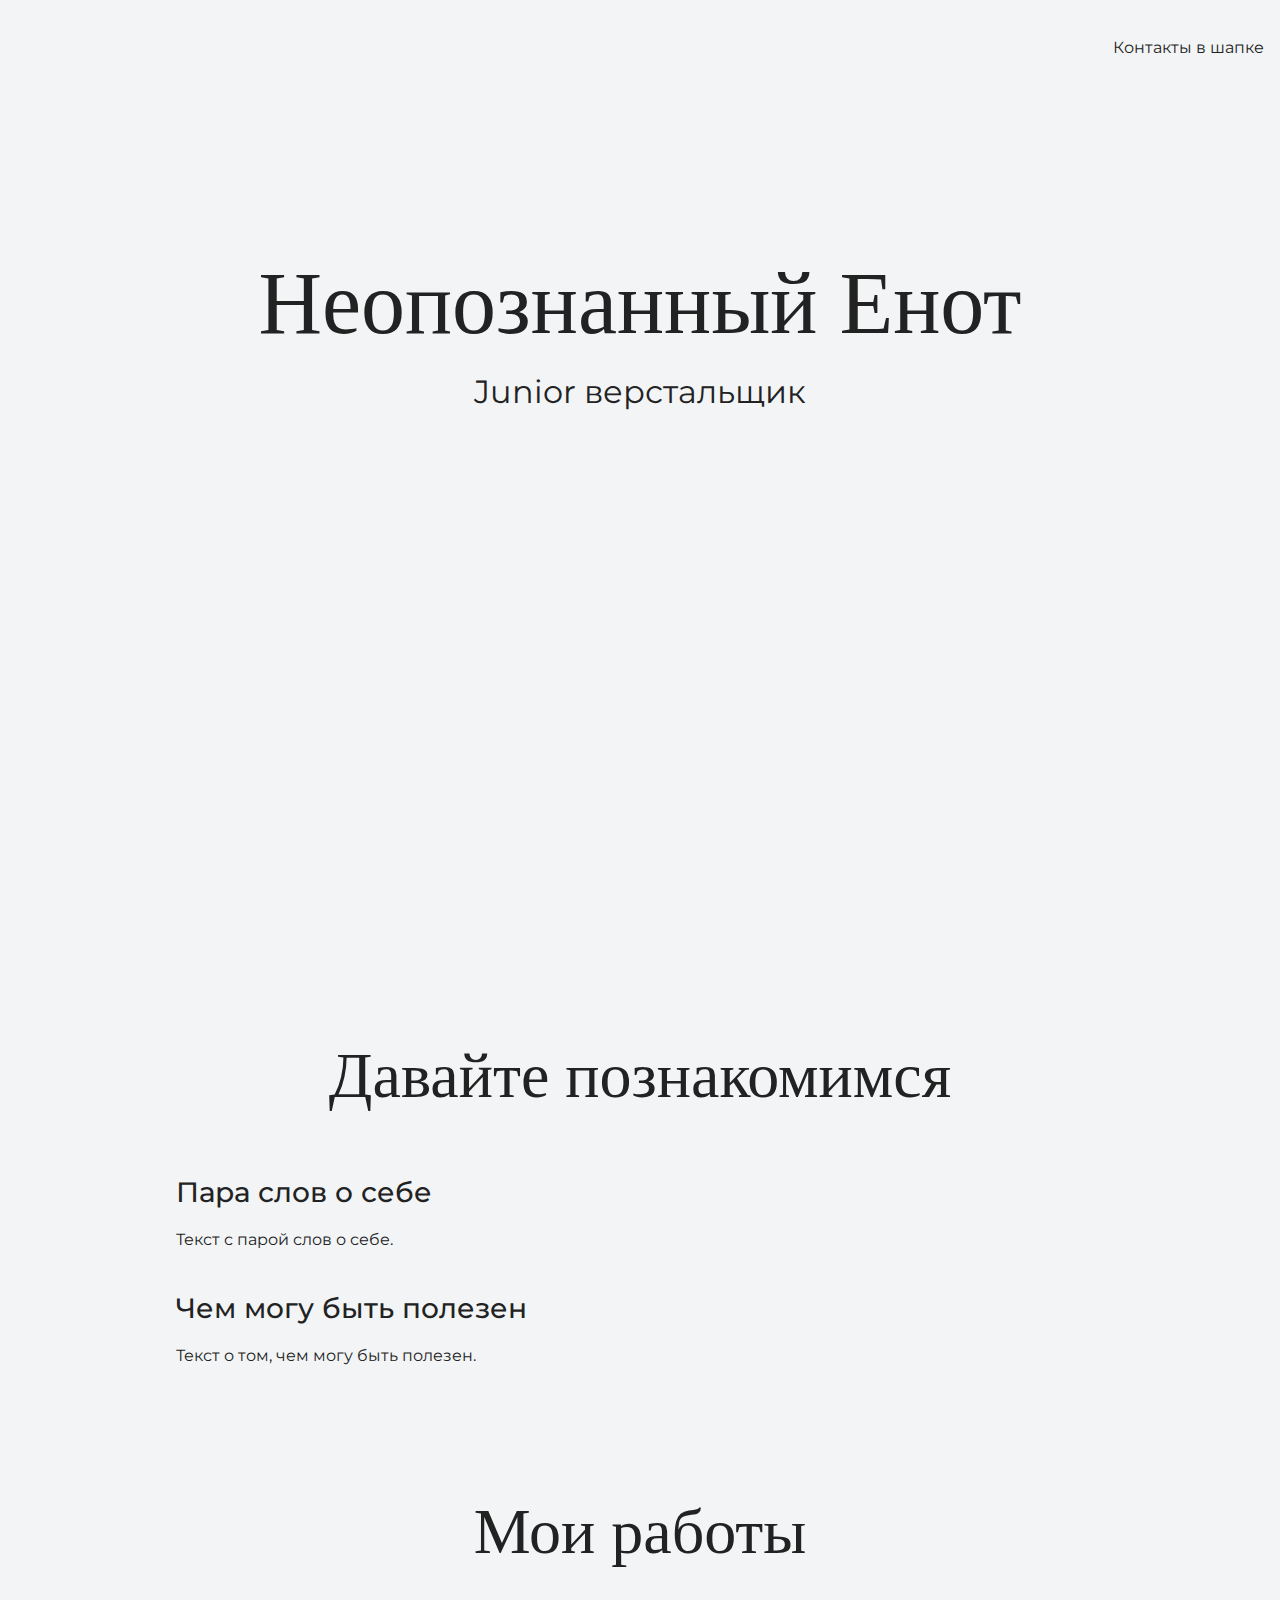
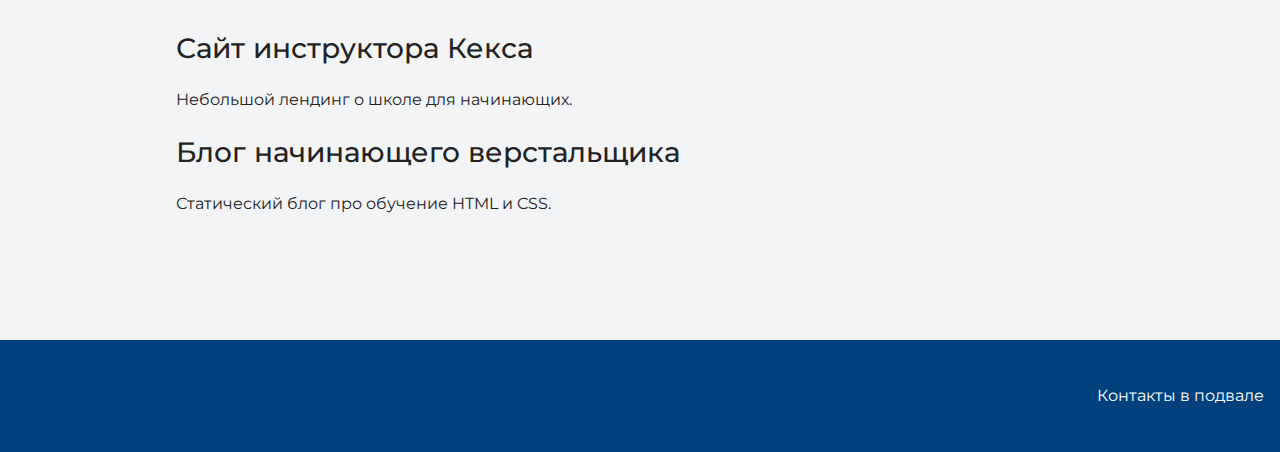
==== index.html @ 92cb9142 "Загружает файлы сайта" ====
<!DOCTYPE html>
<html lang="ru">
  <head>
    <meta charset="UTF-8">
    <link rel="stylesheet" href="style.css">
    <link href="https://fonts.googleapis.com/css?family=Montserrat:400,500,700|Old+standard+TT&display=swap&subset=cyrillic" rel="stylesheet">
    <title>Портфолио Junior верстальщика</title>
  </head>

  <body>
    <header class="page-header">
      <div class="container">
      Контакты в шапке
      </div>
    </header>

    <section class="hero-image">
    <div class="container">
      <h1 class="heading">Неопознанный Енот</h1>
      <p>Junior верстальщик</p>
      </div>
    </section>

    <section class="intro">
    <div class="container">
      <h2 class="subheading">Давайте познакомимся</h2>
      <h3>Пара слов о себе</h3>
      <p>Текст с парой слов о себе.</p>
      <h3>Чем могу быть полезен</h3>
      <p>Текст о том, чем могу быть полезен.</p>
      </div>
    </section>

    <section class="portfolio">
    <div class="container">
      <h2 class="subheading">Мои работы</h2>

      <h3>Сайт инструктора Кекса</h3>
      <p>Небольшой лендинг о школе для начинающих.</p>

      <h3>Блог начинающего верстальщика</h3>
      <p>Статический блог про обучение HTML и CSS.</p>
      </div>
    </section>

    <footer class="page-footer">
    <div class="container">
      Контакты в подвале
      </div>
    </footer>
  </body>
</html>
---- style.css ----
body {
  margin: 0;
  min-width: 960px;
  font-family: "Montserrat", "Helvetica", "Arial", sans-serif;
  font-size: 16px;
  line-height: 32px;
  color: #222222;
  background-color: #f2f4f6;
  background-image: url("img/hero-bg.jpg");
  background-repeat: no-repeat;
  background-position: top center;
}

.container {
  max-width: 928px;
  margin: 0 auto;
  padding: 0 16px;
}

.page-header {
  margin: 0 0 160px;
  padding: 32px 0 32px;
}

.page-header .container,
.page-footer .container {
  max-width: 1408px;
  text-align: right;
}

.page-header a {
  margin-left: 56px;
  color: #288be6;
  text-decoration: none;
  background-repeat: no-repeat;
  background-position: left;
}

.header-email {
  padding-left: 30px;
  background-image: url("img/icon-email-header.svg");
}

.header-phone {
  padding-left: 25px;
  background-image: url("img/icon-phone-header.svg");
}

.hero-image {
  margin-bottom: 620px;
}

.hero-image .container {
  max-width: 1408px;
  text-align: center;
}

.heading {
  margin: 0 0 16px;
  font-family: "Old Standard TT", "Times", "Times New Roman", serif;
  font-size: 88px;
  line-height: 96px;
  font-weight: 400;
}

.hero-image p {
  margin: 0;
  font-size: 32px;
  line-height: 48px;
}

.intro {
  margin: 0 0 120px;
}

.subheading {
  margin: 0 0 56px;
  font-family: "Old Standard TT", "Times", "Times New Roman", serif;
  font-size: 64px;
  line-height: 80px;
  font-weight: 400;
  text-align: center;
}

.user-image {
  margin: 0 0 32px;
  text-align: center;
}

.intro h3,
.portfolio h3 {
  margin: 0 0 12px;
  font-size: 28px;
  line-height: 40px;
  font-weight: 500;
}

.intro p {
  margin: 0 0 32px;
}

.skills-list {
  margin: 0;
  padding: 0;
}

.skills-list dt {
  padding-left: 32px;
  background-repeat: no-repeat;
  background-position: left;
}

.skill-html {
  background-image: url("img/icon-html.svg");
}

.skill-css {
  background-image: url("img/icon-css.svg");
}

.level {
  margin: 4px 0 16px;
  padding: 0;
  height: 14px;
  font-size: 0;
  background-color: #ffffff;
  border: 1px solid #86c3fa;
  border-radius: 8px;
}

.level div {
  margin: 1px;
  height: 12px;
  background-color: #288be6;
  border-radius: 6px;
}

.portfolio {
  margin: 0 0 120px;
}

.projects {
  margin: 0;
  padding: 0;
  list-style: none;
}

.projects li {
  margin: 0 0 80px;
}

.project-image {
  margin: 0 0 24px;
  text-align: center;
}

.projects p {
  margin: 0 0 24px;
}

.button {
  padding: 6px 20px;
  display: inline-block;
  vertical-align: baseline;
  text-decoration: none;
  text-transform: uppercase;
  border-radius: 4px;
  background-color: #288be6;
  color: #ffffff;
}

.page-footer {
  padding: 40px 0;
  background-color: #00417d;
  color: #ffffff;
}

.page-footer a {
  margin-left: 56px;
  color: inherit;
  text-decoration: none;
  background-repeat: no-repeat;
  background-position: left;
}

.footer-email {
  padding-left: 30px;
  background-image: url("img/icon-email-footer.svg");
}

.footer-phone {
  padding-left: 25px;
  background-image: url("img/icon-phone-footer.svg");
}
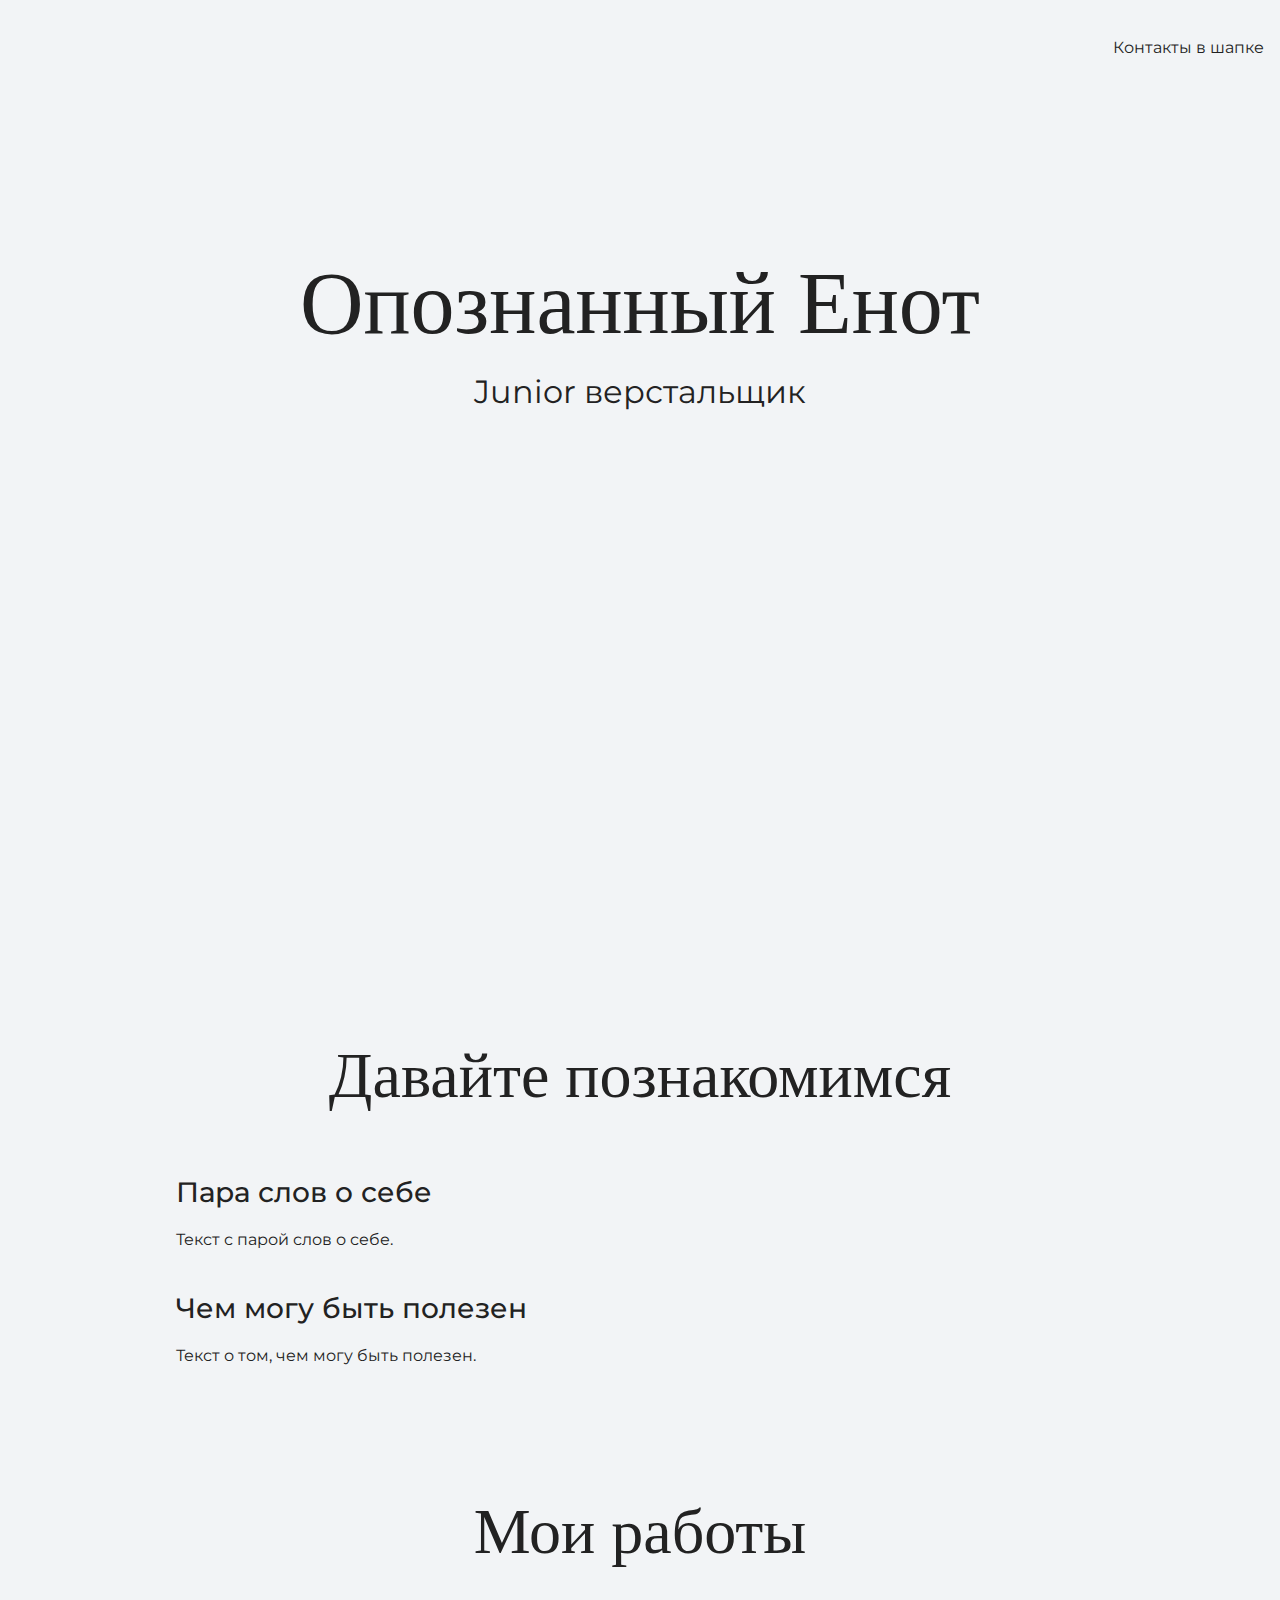
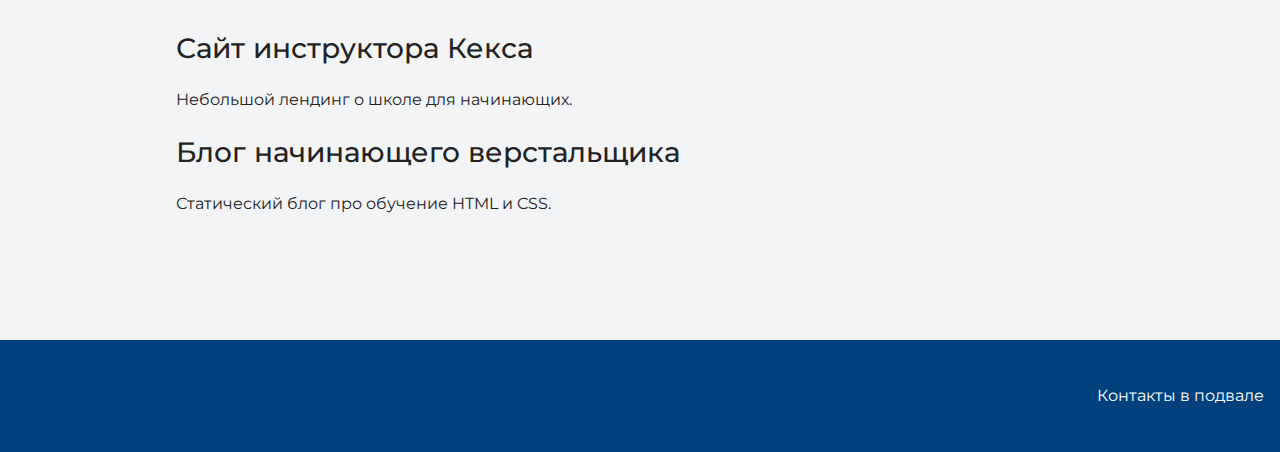
==== commit 971b3f91: "Меняет текст на главной странице" ====
--- a/index.html
+++ b/index.html
@@ -16,7 +16,7 @@
 
     <section class="hero-image">
     <div class="container">
-      <h1 class="heading">Неопознанный Енот</h1>
+      <h1 class="heading">Опознанный Енот</h1>
       <p>Junior верстальщик</p>
       </div>
     </section>
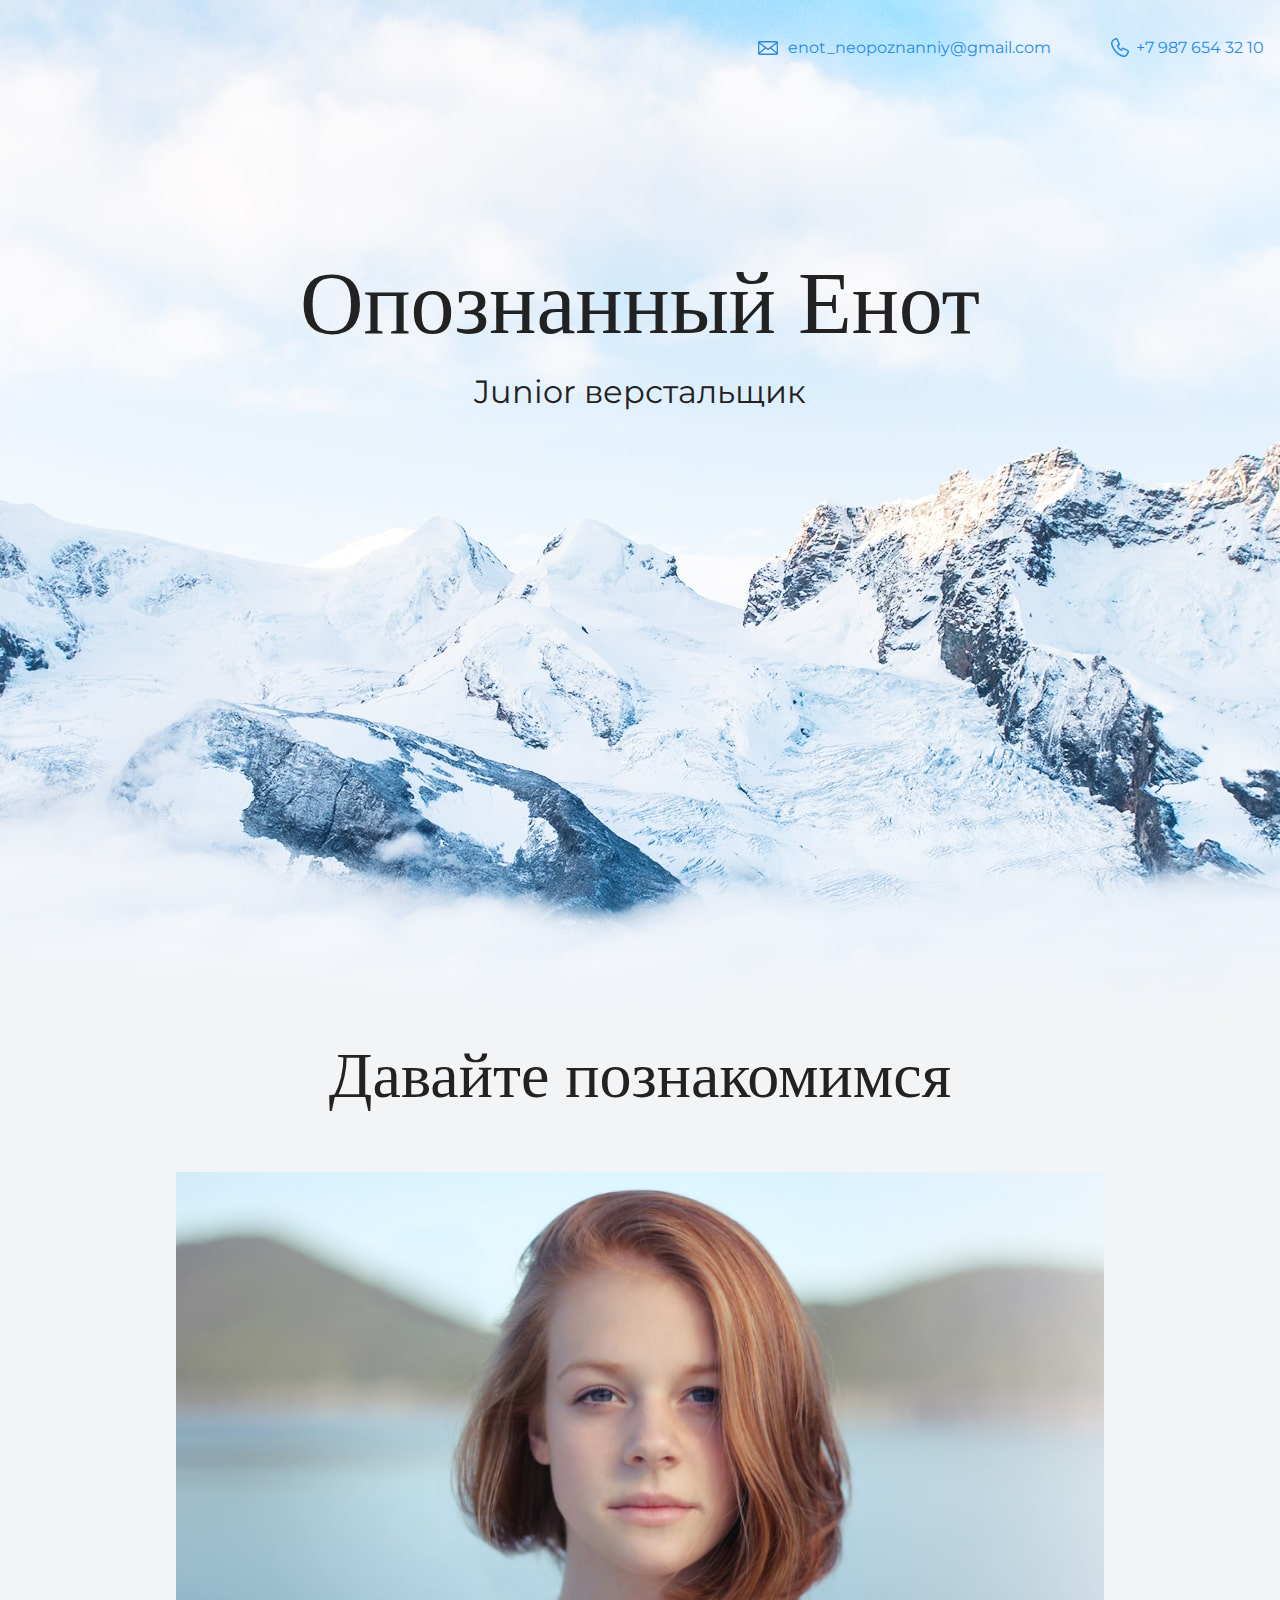
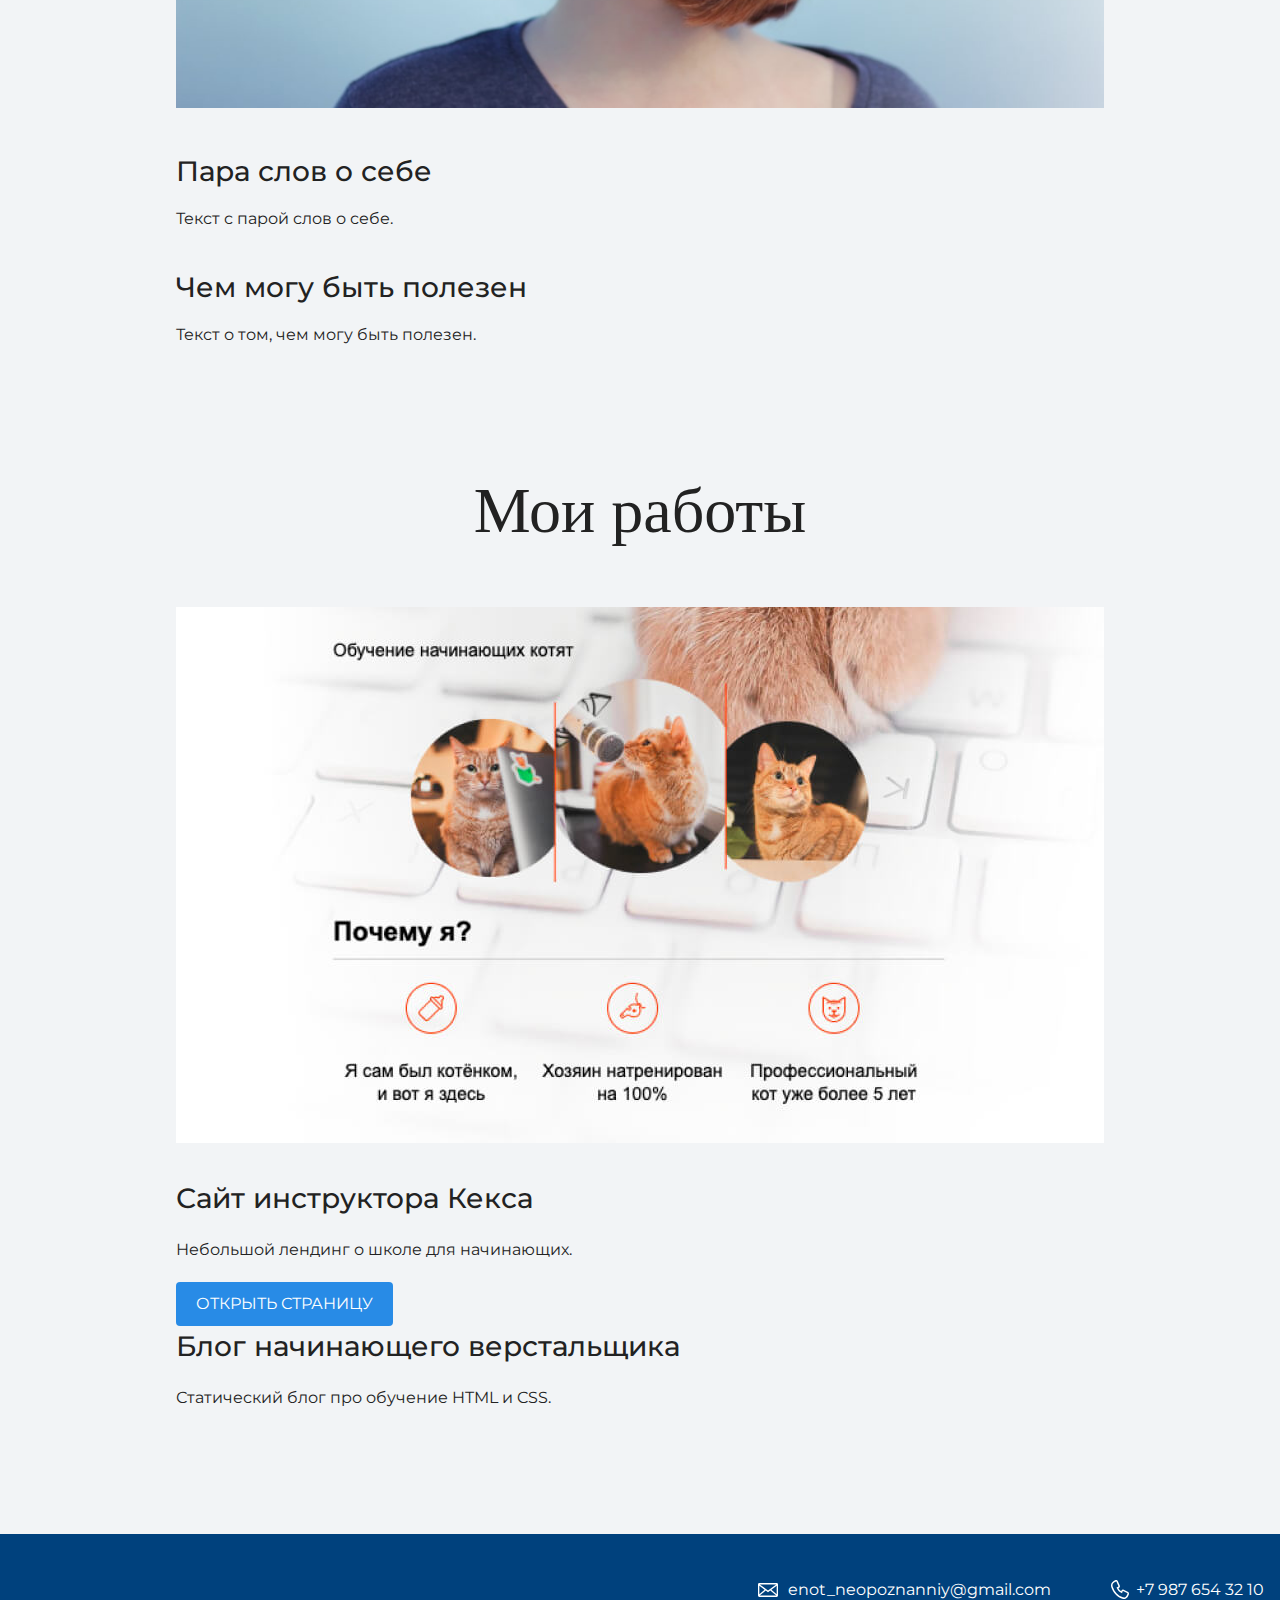
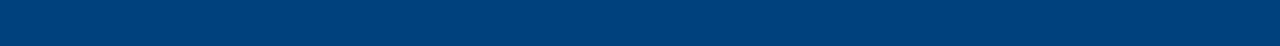
==== commit a1cb1fdf: "Добавленя ссылки  изображения и проекты" ====
--- a/index.html
+++ b/index.html
@@ -10,7 +10,9 @@
   <body>
     <header class="page-header">
       <div class="container">
-      Контакты в шапке
+      <a href="mailto:enot_neopoznanniy@gmail.com" class="header-email">enot_neopoznanniy@gmail.com</a>
+    <a href="tel:+79876543210" class="header-phone">+7 987 654 32 10</a>
+     
       </div>
     </header>
 
@@ -24,6 +26,9 @@
     <section class="intro">
     <div class="container">
       <h2 class="subheading">Давайте познакомимся</h2>
+      <figure class="user-image">
+      <img src="files/user.jpg" width="928" height="536" alt="Фотографи я Неопознанного Енота">
+      </figure>
       <h3>Пара слов о себе</h3>
       <p>Текст с парой слов о себе.</p>
       <h3>Чем могу быть полезен</h3>
@@ -34,9 +39,13 @@
     <section class="portfolio">
     <div class="container">
       <h2 class="subheading">Мои работы</h2>
-
+<figure class="project-image">
+<img src="files/project.jpg" width="928" height="536" alt="Сайт инструктора Кекса">
+</figure>
       <h3>Сайт инструктора Кекса</h3>
+      
       <p>Небольшой лендинг о школе для начинающих.</p>
+      <a href="source/project/index.html" class="button">Открыть страницу</a>
 
       <h3>Блог начинающего верстальщика</h3>
       <p>Статический блог про обучение HTML и CSS.</p>
@@ -45,7 +54,8 @@
 
     <footer class="page-footer">
     <div class="container">
-      Контакты в подвале
+      <a href="mailto:enot_neopoznanniy@gmail.com" class="footer-email">enot_neopoznanniy@gmail.com</a>
+    <a href="tel:+79876543210" class="footer-phone">+7 987 654 32 10</a>
       </div>
     </footer>
   </body>
